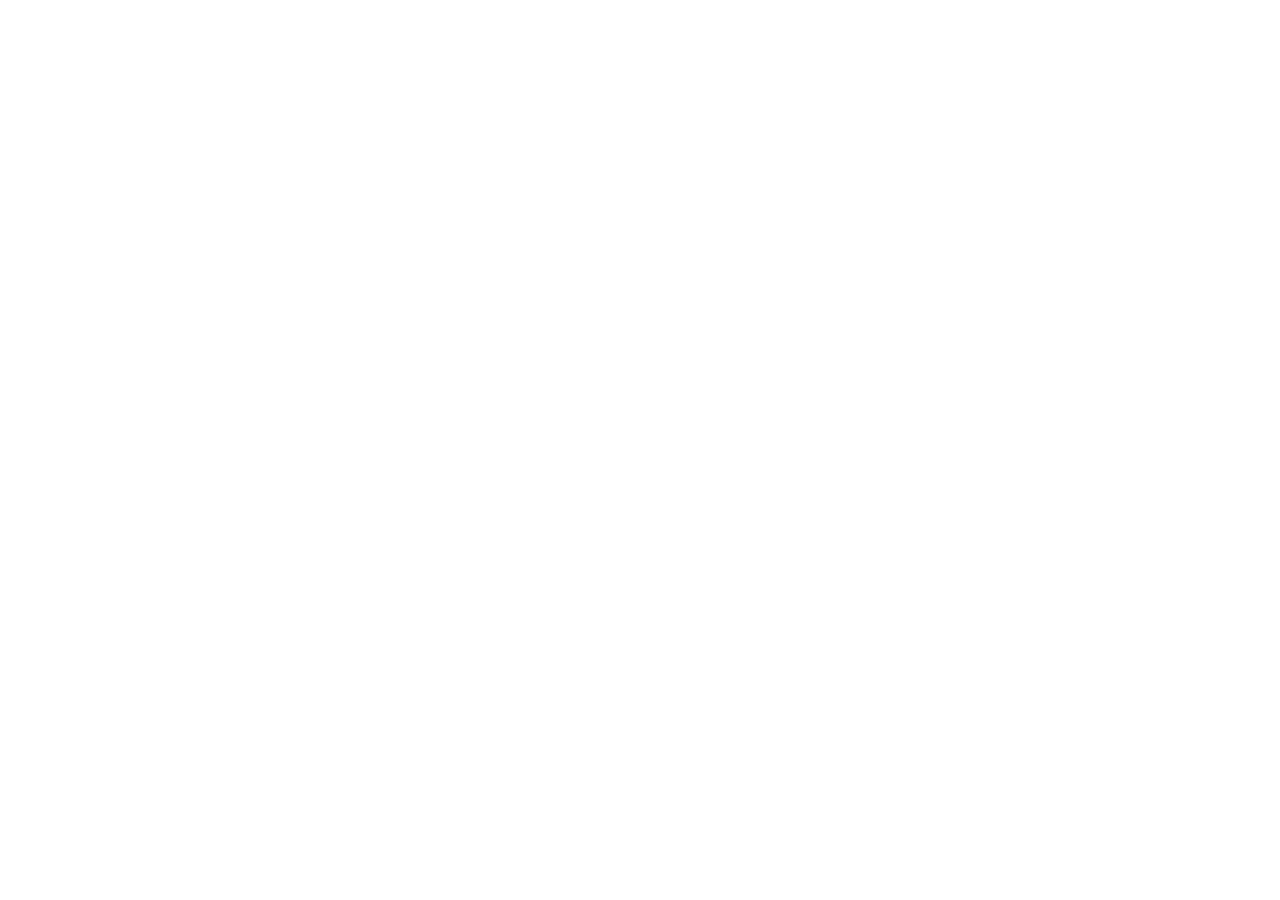
==== ONG.html @ 8862abc0 "teste01" ====
<!DOCTYPE html>
<html lang="pt-BR">
<head>
    <meta charset="UTF-8">
    <meta name="viewport" content="width=device-width, initial-scale=1.0">
    <title>Atividade 01 - Projeto ONG</title>
</head>
<body>
    
</body>
</html>
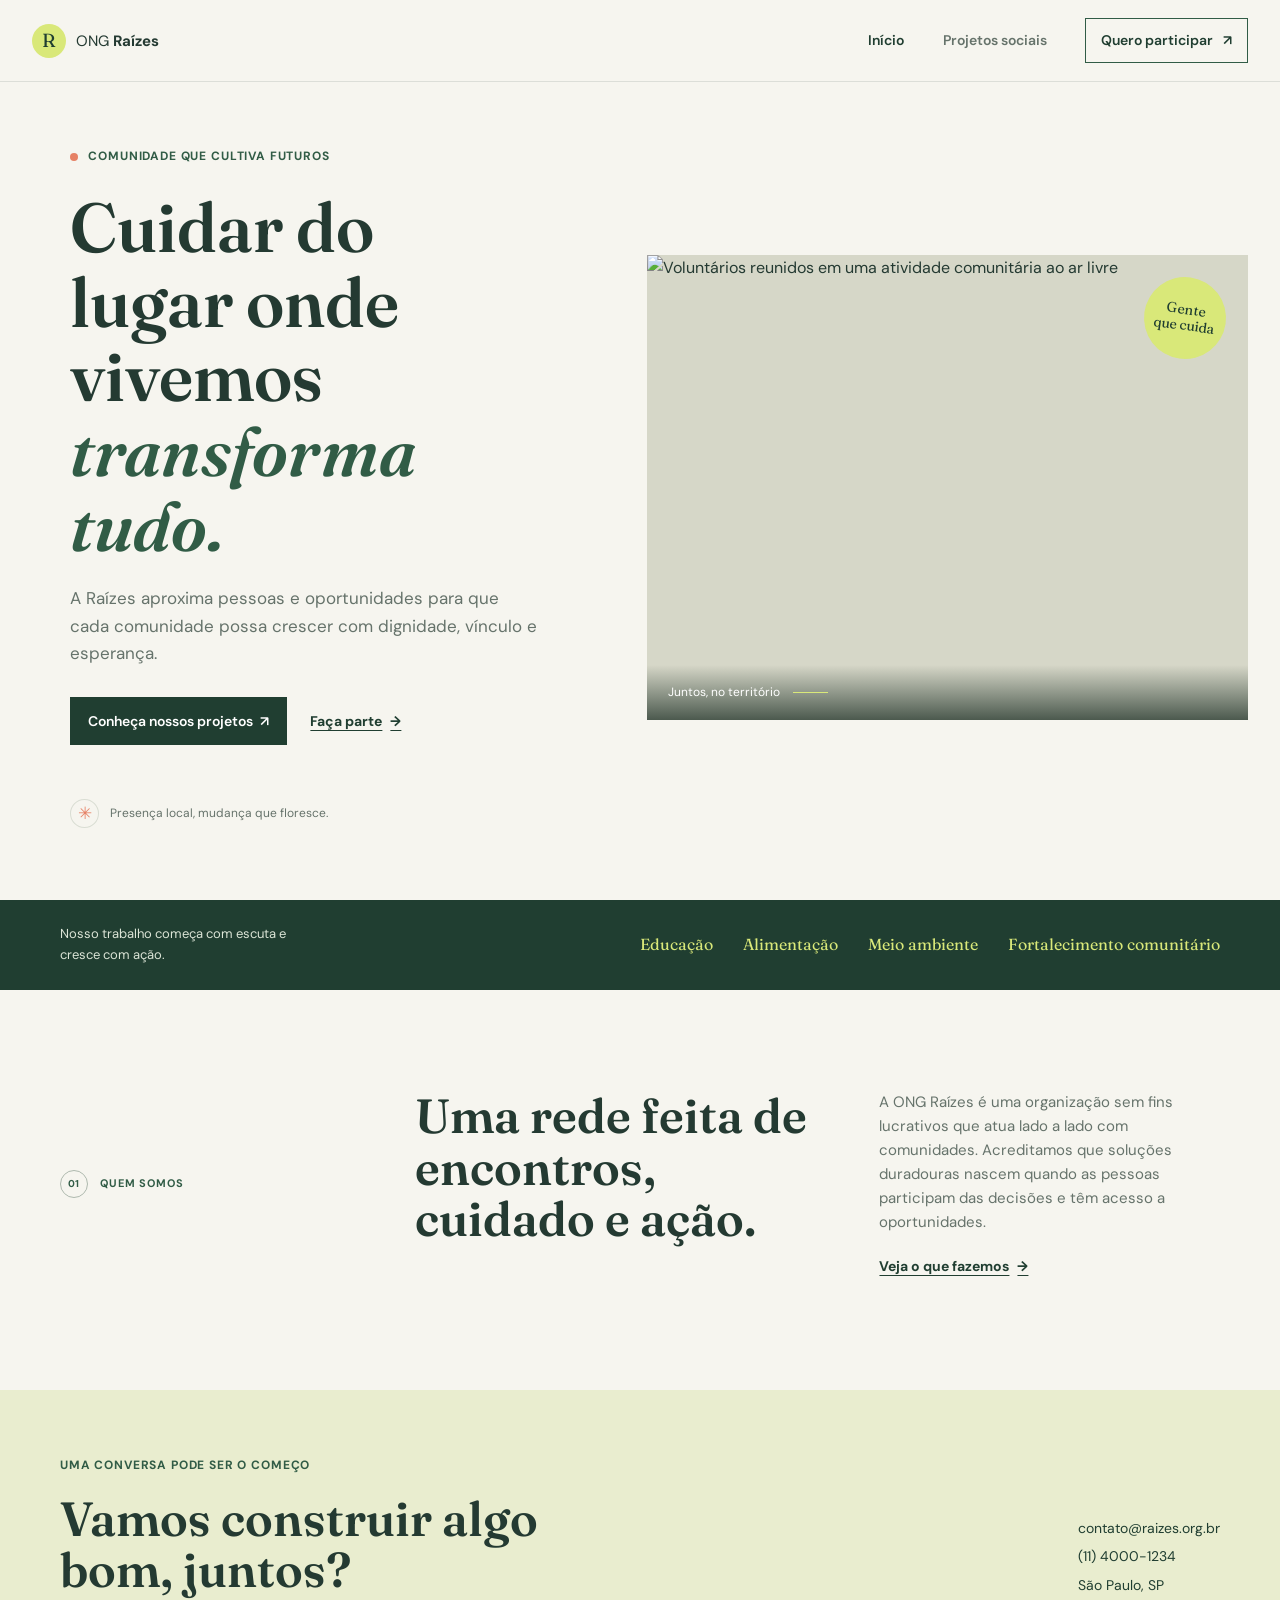
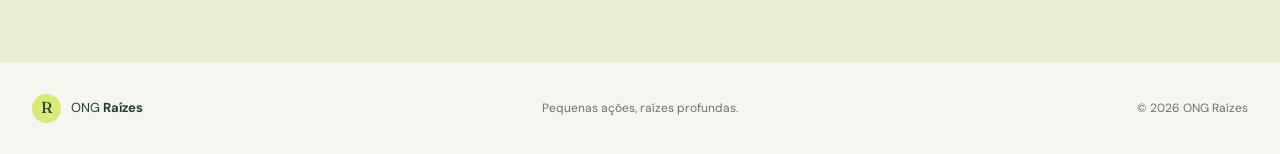
==== commit 3272c632: "Projeto final" ====
--- a/ONG.html
+++ b/ONG.html
@@ -3,9 +3,70 @@
 <head>
     <meta charset="UTF-8">
     <meta name="viewport" content="width=device-width, initial-scale=1.0">
-    <title>Atividade 01 - Projeto ONG</title>
+    <meta name="description" content="Conheça a ONG Raízes, uma organização comunitária dedicada à educação, à alimentação e ao cuidado com o meio ambiente.">
+    <title>ONG Raízes | Cuidar transforma</title>
+    <link rel="preconnect" href="https://fonts.googleapis.com">
+    <link rel="preconnect" href="https://fonts.gstatic.com" crossorigin>
+    <link href="https://fonts.googleapis.com/css2?family=DM+Sans:wght@400;500;600;700&family=Fraunces:opsz,wght@9..144,600;9..144,700&display=swap" rel="stylesheet">
+    <link rel="stylesheet" href="styles.css">
 </head>
 <body>
-    
+    <header class="site-header">
+        <a class="brand" href="index.html" aria-label="ONG Raízes, página inicial"><span class="brand-mark" aria-hidden="true">R</span><span>ONG <strong>Raízes</strong></span></a>
+        <nav class="site-nav" aria-label="Navegação principal">
+            <a href="index.html" aria-current="page">Início</a>
+            <a href="projetos.html">Projetos sociais</a>
+            <a class="nav-cta" href="cadastro.html">Quero participar <span aria-hidden="true">↗</span></a>
+        </nav>
+    </header>
+
+    <main>
+        <section class="hero home-hero" aria-labelledby="hero-title">
+            <div class="hero-copy">
+                <p class="eyebrow"><span class="eyebrow-dot" aria-hidden="true"></span> Comunidade que cultiva futuros</p>
+                <h1 id="hero-title">Cuidar do lugar onde vivemos <em>transforma tudo.</em></h1>
+                <p class="hero-intro">A Raízes aproxima pessoas e oportunidades para que cada comunidade possa crescer com dignidade, vínculo e esperança.</p>
+                <div class="hero-actions">
+                    <a class="button button-dark" href="projetos.html">Conheça nossos projetos <span aria-hidden="true">↗</span></a>
+                    <a class="text-link" href="cadastro.html">Faça parte <span aria-hidden="true">→</span></a>
+                </div>
+                <div class="hero-note"><span class="note-icon" aria-hidden="true">✳</span><span>Presença local, mudança que floresce.</span></div>
+            </div>
+            <figure class="hero-visual">
+                <img src="https://images.unsplash.com/photo-1469571486292-0ba58a3f068b?auto=format&fit=crop&w=1200&q=85" alt="Voluntários reunidos em uma atividade comunitária ao ar livre">
+                <figcaption><span>Juntos, no território</span><span class="caption-line" aria-hidden="true"></span></figcaption>
+                <span class="image-stamp" aria-hidden="true">Gente<br>que cuida</span>
+            </figure>
+        </section>
+
+        <section class="impact-band" aria-label="Áreas de atuação">
+            <p>Nosso trabalho começa com escuta e cresce com ação.</p>
+            <ul><li>Educação</li><li>Alimentação</li><li>Meio ambiente</li><li>Fortalecimento comunitário</li></ul>
+        </section>
+
+        <section class="intro-section page-width" aria-labelledby="about-title">
+            <div class="section-label"><span>01</span> Quem somos</div>
+            <div class="intro-content">
+                <h2 id="about-title">Uma rede feita de encontros, cuidado e ação.</h2>
+                <div class="intro-detail">
+                    <p>A ONG Raízes é uma organização sem fins lucrativos que atua lado a lado com comunidades. Acreditamos que soluções duradouras nascem quando as pessoas participam das decisões e têm acesso a oportunidades.</p>
+                    <a class="text-link" href="projetos.html">Veja o que fazemos <span aria-hidden="true">→</span></a>
+                </div>
+            </div>
+        </section>
+
+        <section class="contact-section" aria-labelledby="contact-title">
+            <div class="contact-inner page-width">
+                <div><p class="eyebrow">Uma conversa pode ser o começo</p><h2 id="contact-title">Vamos construir algo bom, juntos?</h2></div>
+                <address class="contact-details">
+                    <a href="mailto:contato@raizes.org.br">contato@raizes.org.br</a>
+                    <a href="tel:+551140001234">(11) 4000-1234</a>
+                    <span>São Paulo, SP</span>
+                </address>
+            </div>
+        </section>
+    </main>
+
+    <footer class="site-footer"><a class="brand brand-footer" href="index.html"><span class="brand-mark" aria-hidden="true">R</span><span>ONG <strong>Raízes</strong></span></a><p>Pequenas ações, raízes profundas.</p><span>© 2026 ONG Raízes</span></footer>
 </body>
 </html>
--- a/styles.css
+++ b/styles.css
@@ -0,0 +1,179 @@
+:root {
+    color-scheme: light;
+    --ink: #243a32;
+    --muted: #66736b;
+    --paper: #f6f5ef;
+    --white: #fffefa;
+    --green: #315c46;
+    --green-dark: #203e31;
+    --lime: #d9e879;
+    --coral: #e68165;
+    --line: #d9ddd3;
+    --serif: "Fraunces", Georgia, serif;
+    --sans: "DM Sans", "Trebuchet MS", sans-serif;
+}
+
+* { box-sizing: border-box; }
+html { scroll-behavior: smooth; }
+body { margin: 0; background: var(--paper); color: var(--ink); font-family: var(--sans); font-size: 16px; line-height: 1.6; }
+a { color: inherit; }
+img { display: block; width: 100%; height: 100%; object-fit: cover; }
+figure, p, h1, h2, h3 { margin: 0; }
+.page-width { width: min(1160px, calc(100% - 64px)); margin-inline: auto; }
+.site-header { min-height: 82px; padding: 0 max(32px, calc((100% - 1280px) / 2)); display: flex; align-items: center; justify-content: space-between; gap: 32px; border-bottom: 1px solid rgba(36, 58, 50, .12); }
+.brand { display: inline-flex; align-items: center; gap: 10px; color: var(--ink); text-decoration: none; font-size: 15px; white-space: nowrap; }
+.brand strong { font-weight: 700; }
+.brand-mark { width: 34px; aspect-ratio: 1; display: grid; place-items: center; border-radius: 50%; background: var(--lime); color: var(--green-dark); font-family: var(--serif); font-size: 19px; }
+.site-nav { display: flex; align-items: center; gap: clamp(20px, 3vw, 44px); }
+.site-nav a { color: var(--muted); font-size: 14px; font-weight: 600; text-decoration: none; transition: color .2s ease; }
+.site-nav a:hover, .site-nav a[aria-current="page"] { color: var(--green-dark); }
+.site-nav .nav-cta { padding: 10px 15px; border: 1px solid var(--green); color: var(--green-dark); }
+.nav-cta span, .button span { padding-left: 7px; }
+.hero { width: min(1280px, calc(100% - 64px)); margin: 0 auto; display: grid; grid-template-columns: .92fr 1.08fr; gap: clamp(42px, 8vw, 112px); align-items: center; }
+.home-hero { min-height: 650px; padding-block: 65px 72px; }
+.hero-copy { max-width: 520px; padding-left: clamp(0px, 3vw, 42px); }
+.eyebrow { display: flex; align-items: center; gap: 10px; color: var(--green); font-size: 12px; font-weight: 700; letter-spacing: .07em; text-transform: uppercase; }
+.eyebrow-dot { width: 8px; aspect-ratio: 1; border-radius: 50%; background: var(--coral); }
+h1, h2, h3 { font-family: var(--serif); font-weight: 600; line-height: 1.08; }
+.hero h1, .projects-heading h1, .registration-heading h1 { margin-top: 24px; font-size: clamp(44px, 5.4vw, 70px); letter-spacing: 0; }
+h1 em, h2 em { color: var(--green); font-weight: 600; }
+.hero-intro { max-width: 470px; margin-top: 22px; color: var(--muted); font-size: 17px; }
+.hero-actions { display: flex; align-items: center; flex-wrap: wrap; gap: 23px; margin-top: 30px; }
+.button { display: inline-flex; min-height: 48px; align-items: center; justify-content: center; padding: 0 18px; border: 0; cursor: pointer; font: 600 14px var(--sans); text-decoration: none; transition: background .2s ease, transform .2s ease; }
+.button:hover { transform: translateY(-2px); }
+.button-dark { background: var(--green-dark); color: white; }
+.button-dark:hover { background: var(--green); }
+.text-link { display: inline-flex; align-items: center; gap: 8px; color: var(--green-dark); font-size: 14px; font-weight: 700; text-decoration-thickness: 1px; text-underline-offset: 4px; }
+.text-link span { transition: transform .2s ease; }
+.text-link:hover span { transform: translateX(4px); }
+.hero-note { display: flex; align-items: center; gap: 11px; margin-top: 54px; color: var(--muted); font-size: 12px; }
+.note-icon { display: grid; width: 29px; aspect-ratio: 1; place-items: center; border: 1px solid var(--line); border-radius: 50%; color: var(--coral); font-size: 17px; }
+.hero-visual { position: relative; height: 465px; background: #d6d7c8; }
+.hero-visual img { object-position: center 42%; }
+.hero-visual figcaption { position: absolute; right: 0; bottom: 0; left: 0; display: flex; align-items: center; gap: 13px; padding: 18px 21px; background: linear-gradient(transparent, rgba(22, 41, 31, .72)); color: white; font-size: 12px; }
+.caption-line { width: 35px; height: 1px; background: var(--lime); }
+.image-stamp { position: absolute; top: 22px; right: 22px; display: grid; width: 82px; aspect-ratio: 1; place-content: center; border-radius: 50%; background: var(--lime); color: var(--green-dark); font-family: var(--serif); font-size: 14px; line-height: 1.12; text-align: center; transform: rotate(8deg); }
+.impact-band { padding: 24px max(32px, calc((100% - 1160px) / 2)); display: flex; align-items: center; justify-content: space-between; gap: 25px; background: var(--green-dark); color: white; }
+.impact-band > p { max-width: 235px; color: #dce5d7; font-size: 13px; }
+.impact-band ul { display: flex; flex-wrap: wrap; justify-content: flex-end; gap: 12px 30px; margin: 0; padding: 0; list-style: none; }
+.impact-band li { color: var(--lime); font-family: var(--serif); font-size: 16px; }
+.intro-section { padding-block: 100px 112px; display: grid; grid-template-columns: .55fr 1.45fr; gap: 50px; }
+.section-label { display: flex; align-items: center; gap: 12px; color: var(--green); font-size: 11px; font-weight: 700; letter-spacing: .08em; text-transform: uppercase; }
+.section-label > span { display: inline-grid; width: 28px; aspect-ratio: 1; place-items: center; border: 1px solid #aeb9ae; border-radius: 50%; font-size: 10px; }
+.intro-content { display: grid; grid-template-columns: 1.1fr .9fr; gap: 48px; }
+.intro-content h2, .contact-inner h2, .ways-heading h2 { font-size: clamp(34px, 4vw, 48px); }
+.intro-detail p { color: var(--muted); font-size: 15px; }
+.intro-detail .text-link { margin-top: 21px; }
+.contact-section { padding-block: 66px; background: #e9edcf; }
+.contact-inner { display: flex; align-items: flex-end; justify-content: space-between; gap: 45px; }
+.contact-inner h2 { max-width: 560px; margin-top: 17px; }
+.contact-details { display: grid; gap: 6px; color: var(--green-dark); font-size: 14px; font-style: normal; }
+.contact-details a { text-decoration: none; }
+.contact-details a:hover { text-decoration: underline; }
+.site-footer { min-height: 92px; padding: 20px max(32px, calc((100% - 1280px) / 2)); display: flex; align-items: center; justify-content: space-between; gap: 20px; color: var(--muted); font-size: 12px; }
+.brand-footer { color: var(--ink); font-size: 13px; }
+.brand-footer .brand-mark { width: 29px; font-size: 16px; }
+.projects-hero { padding-block: 76px 78px; display: grid; grid-template-columns: .8fr 1.2fr; gap: 72px; align-items: center; }
+.projects-heading { max-width: 440px; }
+.projects-heading h1 { font-size: clamp(46px, 5.7vw, 72px); }
+.projects-image { position: relative; height: 390px; background: #d9e2c8; }
+.projects-image img { object-position: center 50%; }
+.projects-image figcaption { position: absolute; right: 0; bottom: 0; padding: 14px 18px; background: var(--lime); color: var(--green-dark); font-family: var(--serif); font-size: 15px; }
+.programs { padding-block: 28px 104px; }
+.programs > .section-label { margin-bottom: 28px; }
+.program-row { display: grid; grid-template-columns: 70px 1fr 38px; gap: 30px; align-items: start; padding: 28px 0 31px; border-top: 1px solid var(--line); }
+.program-number { padding-top: 5px; color: var(--coral); font-size: 12px; font-weight: 700; }
+.program-row h3 { font-size: 27px; }
+.program-row p { max-width: 665px; margin-top: 10px; color: var(--muted); font-size: 14px; }
+.program-symbol { color: var(--green); font-size: 24px; text-align: right; }
+.ways-section { padding-block: 77px 88px; background: #e9edcf; }
+.ways-heading { display: flex; align-items: end; justify-content: space-between; gap: 30px; }
+.ways-heading h2 { max-width: 470px; margin-top: 17px; }
+.ways-grid { display: grid; grid-template-columns: 1fr 1fr; gap: 70px; margin-top: 50px; }
+.way-item { position: relative; padding: 24px 0 0; border-top: 1px solid #bac4a5; }
+.way-index { color: var(--coral); font-size: 12px; font-weight: 700; }
+.way-item h3 { margin-top: 11px; font-size: 27px; }
+.way-item p { max-width: 470px; margin-top: 12px; color: var(--muted); font-size: 14px; }
+.way-item .text-link { margin-top: 21px; }
+.registration-main { padding-bottom: 45px; }
+.registration-intro { width: min(1280px, calc(100% - 64px)); margin: 0 auto; padding-block: 52px 58px; display: grid; grid-template-columns: .8fr 1fr; gap: clamp(40px, 8vw, 110px); align-items: center; }
+.registration-image { position: relative; height: 315px; background: #d9e2c8; }
+.registration-image img { object-position: center 38%; }
+.registration-image figcaption { position: absolute; right: 0; bottom: 0; padding: 12px 15px; background: var(--lime); color: var(--green-dark); font-family: var(--serif); font-size: 14px; }
+.registration-heading { max-width: 500px; }
+.registration-heading h1 { margin-top: 19px; font-size: clamp(42px, 5vw, 62px); }
+.registration-heading > p:last-child { max-width: 440px; margin-top: 18px; color: var(--muted); font-size: 15px; }
+.form-section { padding-block: 35px 85px; }
+.form-heading { display: flex; align-items: end; justify-content: space-between; gap: 25px; padding-bottom: 25px; border-bottom: 1px solid var(--line); }
+.form-heading h2 { margin-top: 13px; font-size: 34px; }
+.form-heading > p { color: var(--muted); font-size: 12px; }
+.form-heading > p span, .field label span { color: #b4543f; }
+.registration-form { max-width: 900px; }
+.form-group { min-width: 0; margin: 0; padding: 28px 0 32px; border: 0; border-bottom: 1px solid var(--line); }
+.form-group legend { float: left; width: 100%; margin-bottom: 20px; padding: 0; color: var(--green-dark); font-family: var(--serif); font-size: 21px; }
+.form-group legend + .field-grid { clear: both; }
+.fieldset-number { display: inline-grid; width: 27px; aspect-ratio: 1; margin-right: 9px; place-items: center; border: 1px solid #aeb9ae; border-radius: 50%; color: var(--green); font: 600 10px var(--sans); vertical-align: 3px; }
+.field-grid { display: grid; grid-template-columns: 1fr 1fr; gap: 18px 22px; }
+.field-wide { grid-column: 1 / -1; }
+.location-grid { grid-template-columns: 1fr 1.3fr .8fr; }
+.field { min-width: 0; display: grid; gap: 7px; }
+.field label { color: var(--ink); font-size: 13px; font-weight: 600; }
+.field input, .field select { width: 100%; min-height: 47px; padding: 0 13px; border: 1px solid #cbd1c7; border-radius: 0; outline: none; background: var(--white); color: var(--ink); font: 14px var(--sans); }
+.field input::placeholder { color: #929c93; }
+.field input:focus, .field select:focus { border-color: var(--green); box-shadow: 0 0 0 3px rgba(49, 92, 70, .12); }
+.field input:focus:invalid:not(:placeholder-shown) { border-color: #b4543f; }
+.form-submit { display: flex; align-items: center; justify-content: space-between; gap: 25px; padding-top: 25px; }
+.form-submit > p { max-width: 440px; color: var(--muted); font-size: 12px; }
+.form-status { min-height: 24px; margin-top: 14px; color: var(--green-dark); font-size: 13px; }
+.visually-hidden { position: absolute; width: 1px; height: 1px; overflow: hidden; clip: rect(0, 0, 0, 0); white-space: nowrap; clip-path: inset(50%); }
+:focus-visible { outline: 3px solid var(--coral); outline-offset: 3px; }
+
+@media (max-width: 760px) {
+    .page-width { width: min(100% - 40px, 560px); }
+    .site-header { min-height: 72px; padding-inline: 20px; gap: 15px; }
+    .site-nav { gap: 13px; }
+    .site-nav a { font-size: 12px; }
+    .site-nav .nav-cta { padding: 8px 9px; }
+    .hero { width: calc(100% - 40px); grid-template-columns: 1fr; gap: 38px; }
+    .home-hero { padding-block: 54px 45px; }
+    .hero-copy { padding-left: 0; }
+    .hero h1, .projects-heading h1 { max-width: 540px; font-size: clamp(43px, 10vw, 62px); }
+    .hero-visual { height: min(420px, 74vw); }
+    .hero-note { margin-top: 30px; }
+    .impact-band { padding: 22px 20px; align-items: flex-start; flex-direction: column; }
+    .impact-band ul { justify-content: flex-start; gap: 9px 21px; }
+    .intro-section { padding-block: 65px 72px; grid-template-columns: 1fr; gap: 27px; }
+    .intro-content { grid-template-columns: 1fr; gap: 17px; }
+    .contact-inner { align-items: flex-start; flex-direction: column; gap: 25px; }
+    .contact-inner h2, .ways-heading h2 { font-size: 38px; }
+    .site-footer { padding-inline: 20px; flex-wrap: wrap; }
+    .site-footer > p { order: 3; width: 100%; }
+    .projects-hero { padding-block: 52px 45px; grid-template-columns: 1fr; gap: 30px; }
+    .projects-image { height: min(350px, 65vw); }
+    .programs { padding-block: 22px 70px; }
+    .program-row { grid-template-columns: 34px 1fr 25px; gap: 12px; }
+    .program-row h3, .way-item h3 { font-size: 24px; }
+    .ways-grid { grid-template-columns: 1fr; gap: 35px; margin-top: 35px; }
+    .ways-heading { align-items: flex-start; flex-direction: column; }
+    .registration-intro { width: calc(100% - 40px); padding-block: 30px 42px; grid-template-columns: 1fr; gap: 27px; }
+    .registration-image { height: min(300px, 58vw); }
+    .registration-heading h1 { font-size: clamp(42px, 9vw, 58px); }
+    .form-heading { align-items: flex-start; flex-direction: column; gap: 12px; }
+    .field-grid, .location-grid { grid-template-columns: 1fr 1fr; }
+    .form-submit { align-items: flex-start; flex-direction: column; }
+}
+
+@media (max-width: 430px) {
+    .brand { gap: 7px; font-size: 13px; }
+    .brand-mark { width: 29px; }
+    .site-nav { gap: 9px; }
+    .site-nav a { font-size: 11px; }
+    .site-nav .nav-cta { padding: 7px; }
+    .site-nav .nav-cta span { display: none; }
+    .field-grid, .location-grid { grid-template-columns: 1fr; }
+    .field-wide { grid-column: auto; }
+}
+
+@media (prefers-reduced-motion: reduce) {
+    *, *::before, *::after { scroll-behavior: auto !important; transition-duration: .01ms !important; }
+}
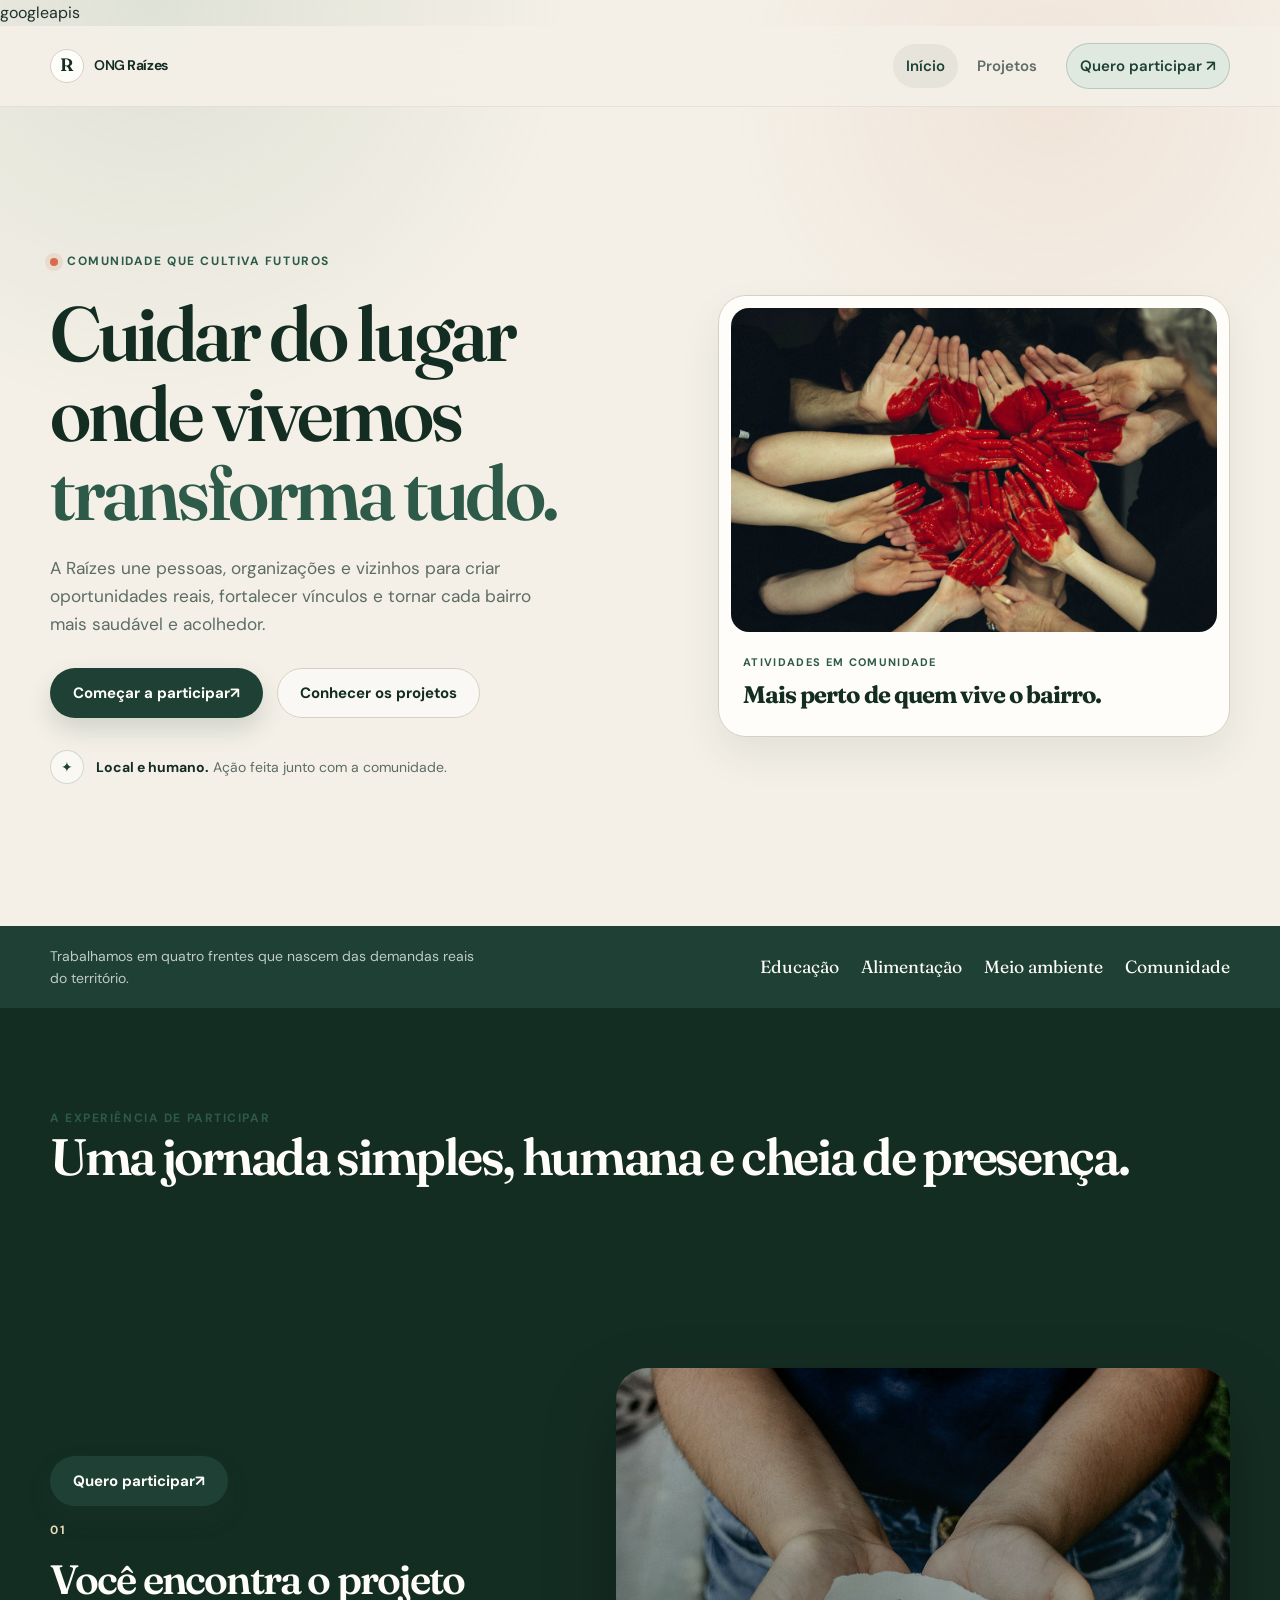
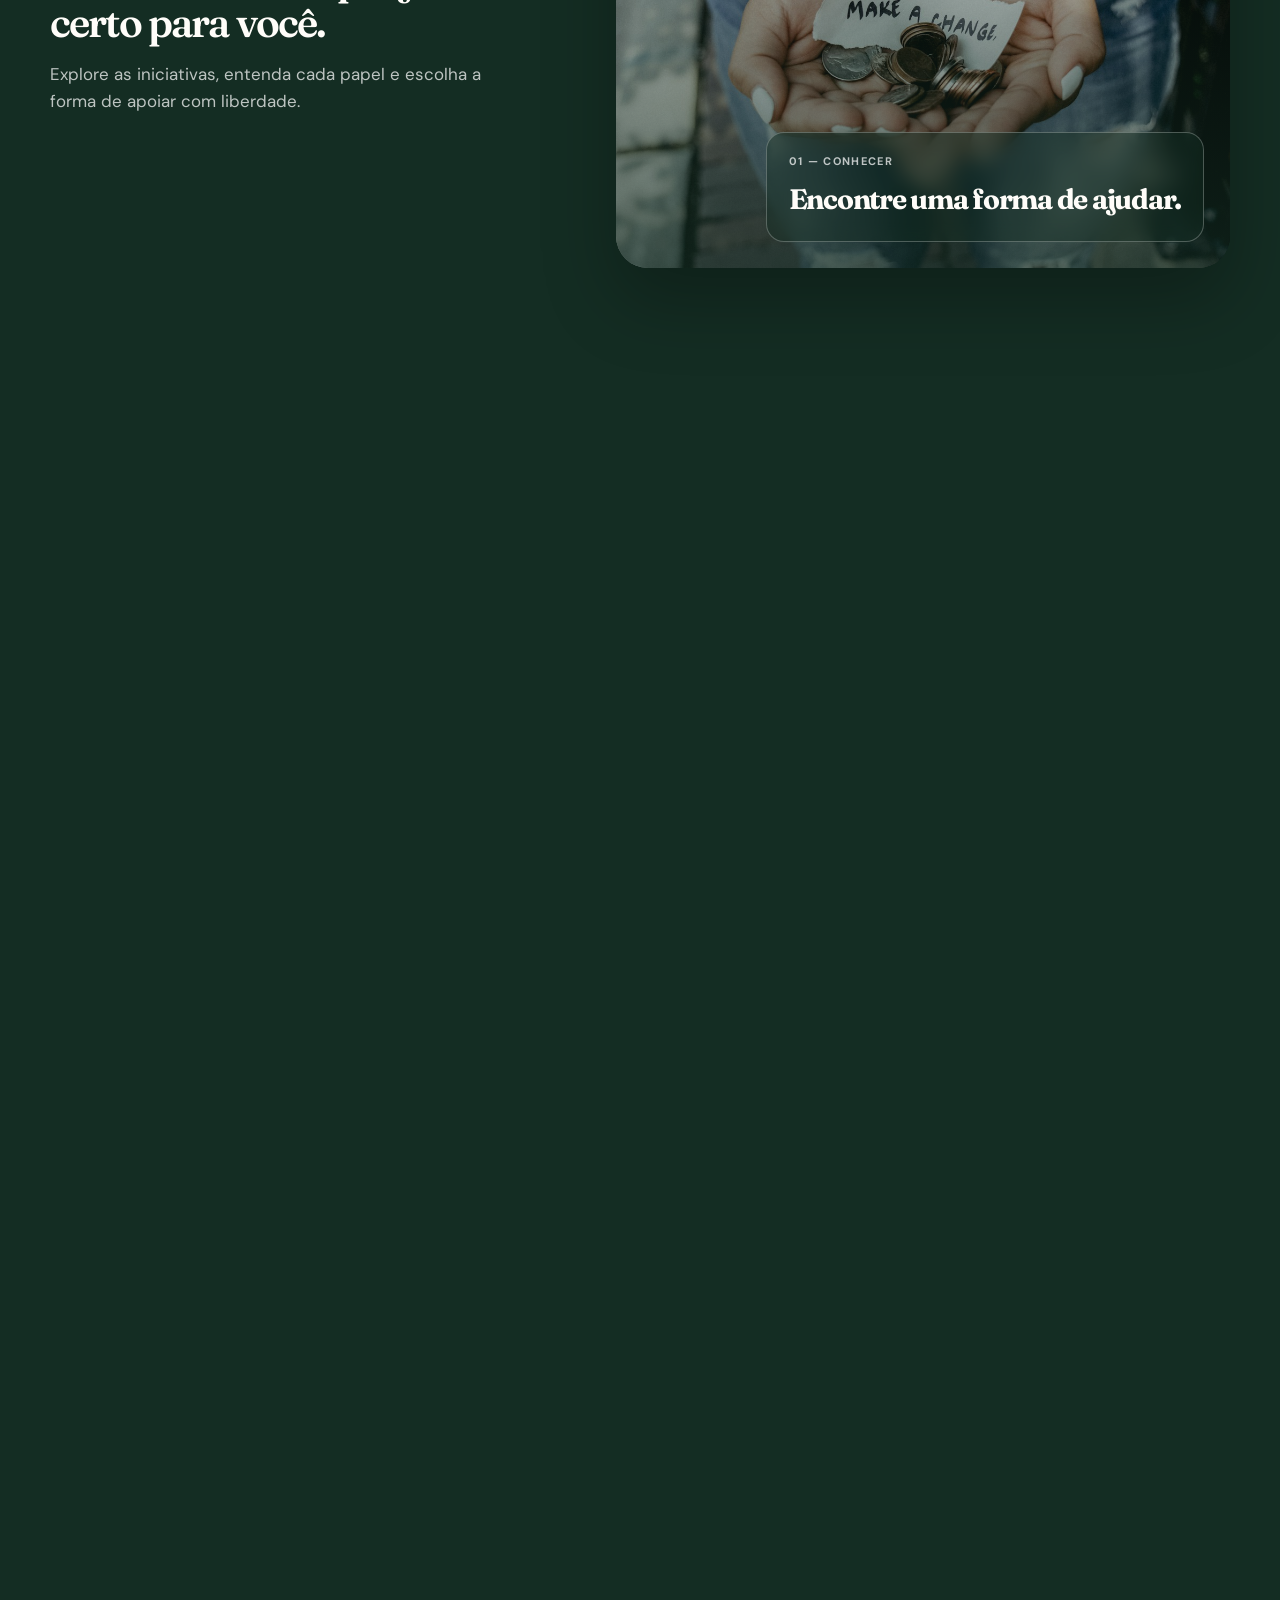
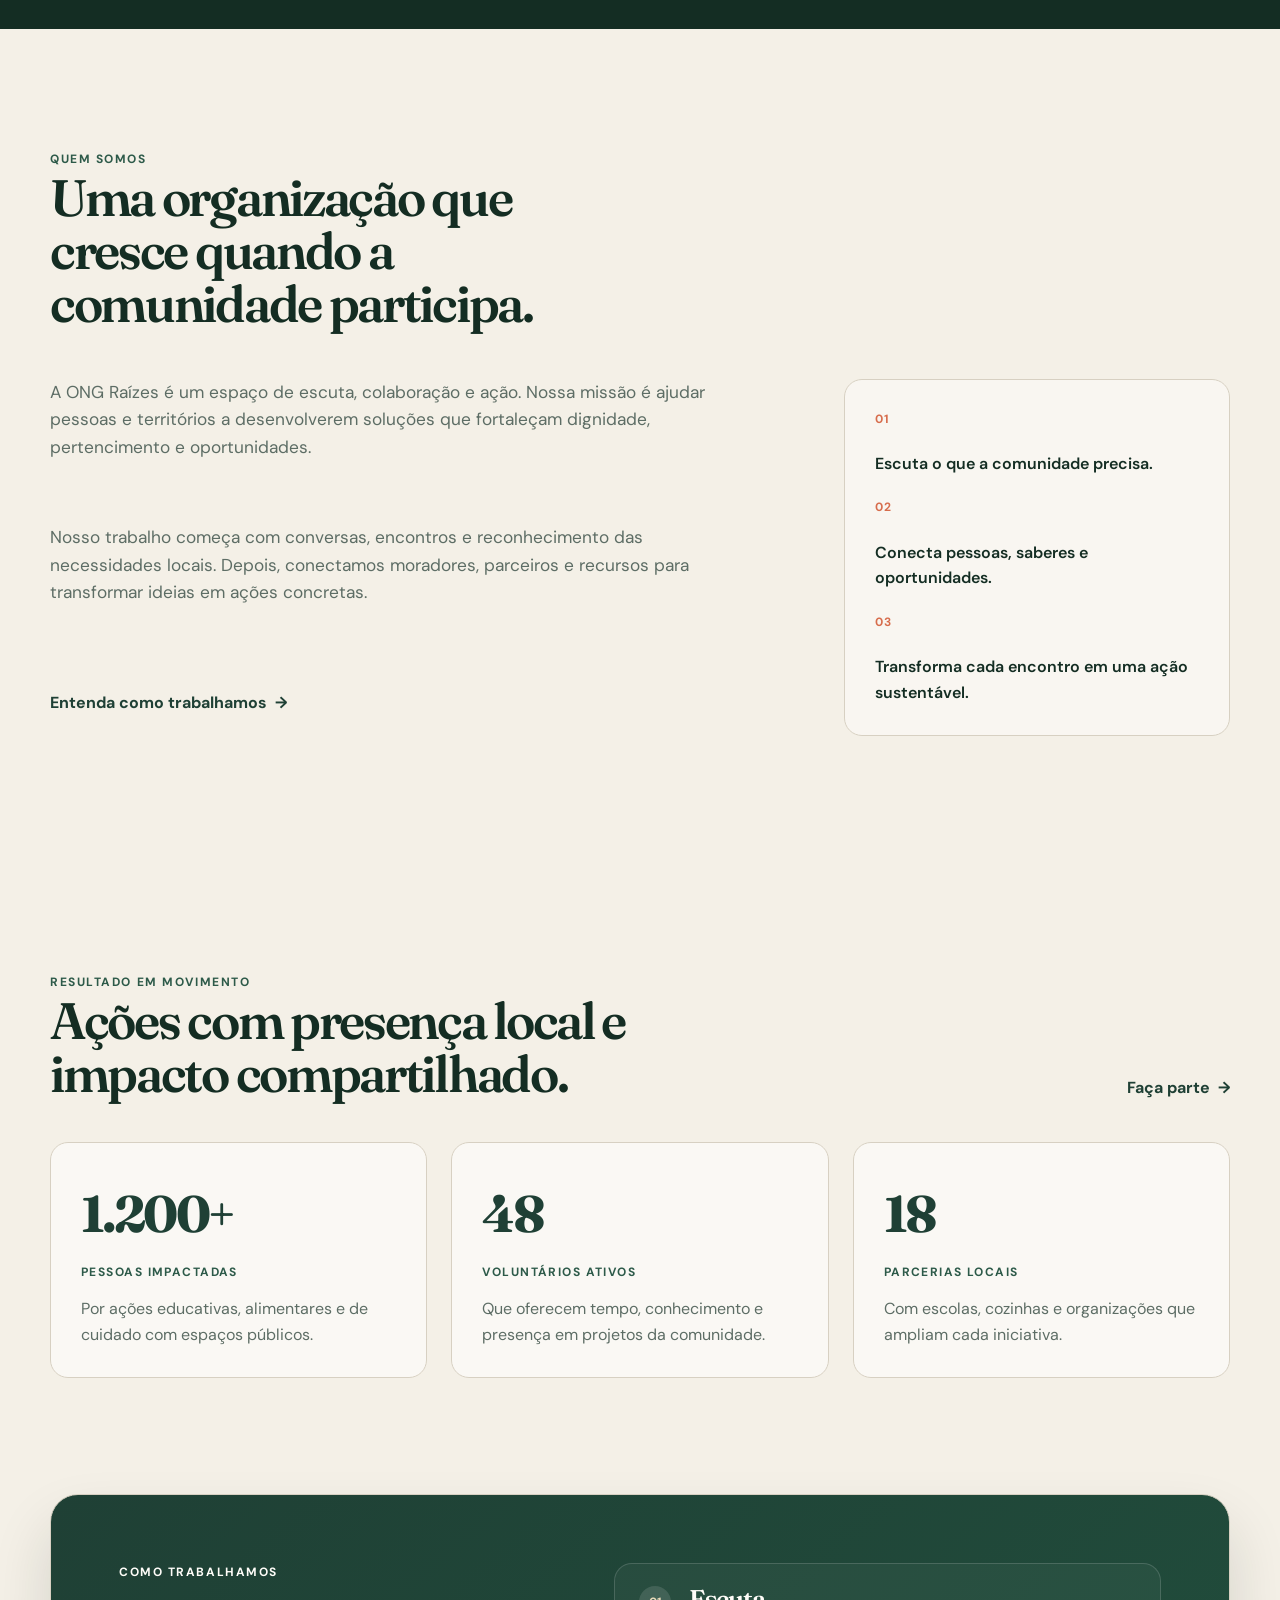
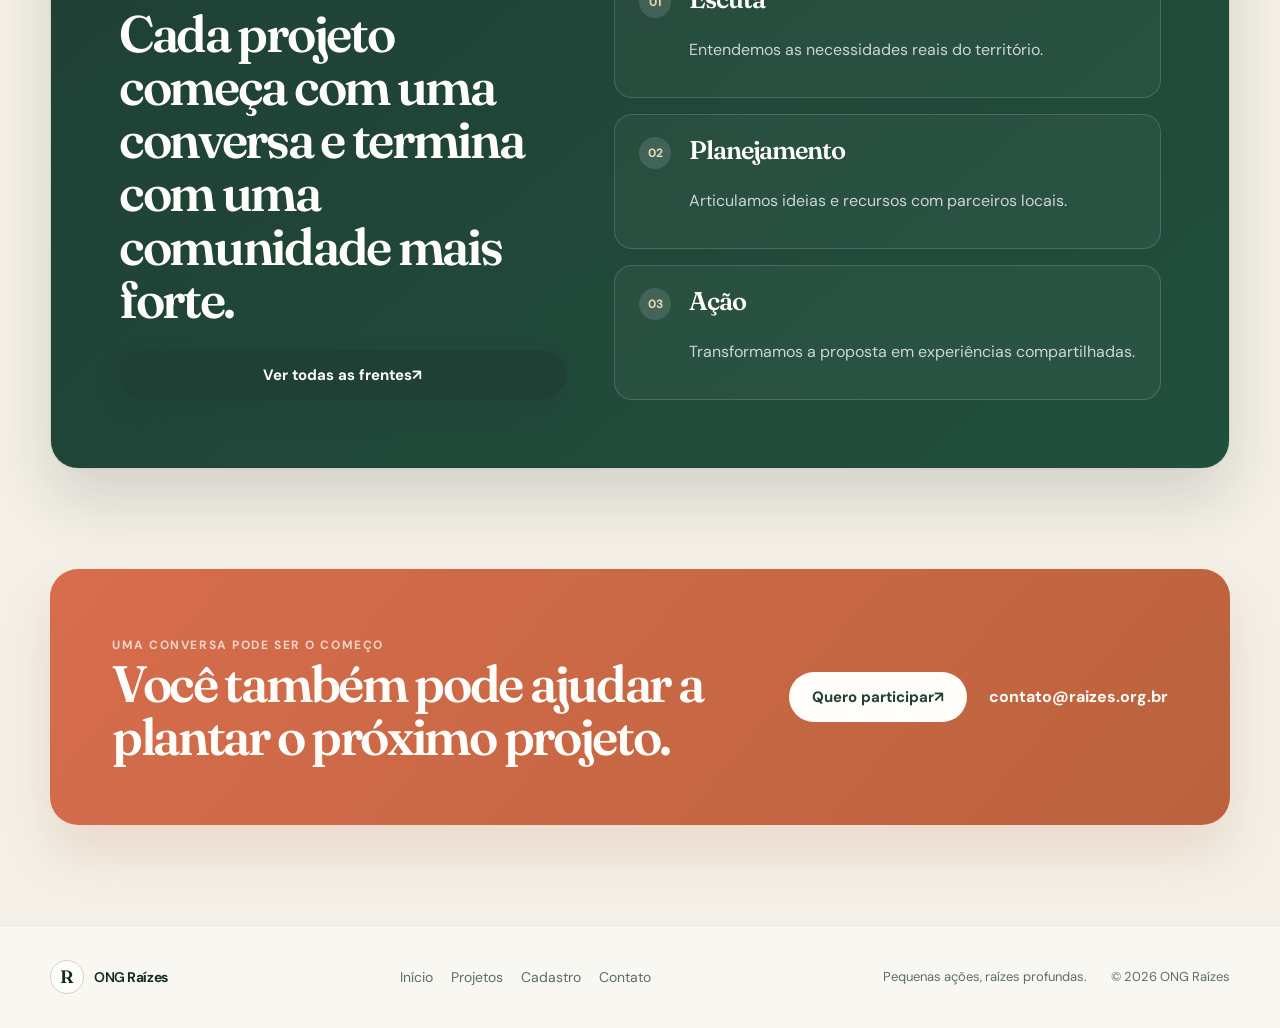
==== commit 38bc243a: "Project final" ====
--- a/ONG.html
+++ b/ONG.html
@@ -8,65 +8,209 @@
     <link rel="preconnect" href="https://fonts.googleapis.com">
     <link rel="preconnect" href="https://fonts.gstatic.com" crossorigin>
     <link href="https://fonts.googleapis.com/css2?family=DM+Sans:wght@400;500;600;700&family=Fraunces:opsz,wght@9..144,600;9..144,700&display=swap" rel="stylesheet">
-    <link rel="stylesheet" href="styles.css">
+    <link rel="stylesheet" href="assets/css/styles.css">
+    <script src="assets/js/scripts.js" defer></script>
 </head>
 <body>
+    <a class="skip-link" href="#main-content">Pular para o conteúdo principal</a>googleapis
     <header class="site-header">
-        <a class="brand" href="index.html" aria-label="ONG Raízes, página inicial"><span class="brand-mark" aria-hidden="true">R</span><span>ONG <strong>Raízes</strong></span></a>
-        <nav class="site-nav" aria-label="Navegação principal">
-            <a href="index.html" aria-current="page">Início</a>
-            <a href="projetos.html">Projetos sociais</a>
-            <a class="nav-cta" href="cadastro.html">Quero participar <span aria-hidden="true">↗</span></a>
-        </nav>
+        <div class="site-header-inner page-width">
+            <a class="brand" href="ONG.html" aria-label="ONG Raízes, página inicial">
+                <span class="brand-mark" aria-hidden="true">R</span>
+                <span class="brand-word">ONG <strong>Raízes</strong></span>
+            </a>
+            <button class="nav-toggle" type="button" aria-expanded="false" aria-controls="site-navigation" aria-label="Abrir menu">
+                <span></span><span></span><span></span>
+            </button>
+            <nav class="site-nav" id="site-navigation" aria-label="Navegação principal">
+                <a href="ONG.html" aria-current="page">Início</a>
+                <a href="projetos.html">Projetos</a>
+                <a href="cadastro.html" class="nav-cta">Quero participar <span aria-hidden="true">↗</span></a>
+            </nav>
+        </div>
     </header>
 
-    <main>
-        <section class="hero home-hero" aria-labelledby="hero-title">
+    <main id="main-content">
+        <section class="hero home-hero page-width" aria-labelledby="hero-title">
             <div class="hero-copy">
                 <p class="eyebrow"><span class="eyebrow-dot" aria-hidden="true"></span> Comunidade que cultiva futuros</p>
                 <h1 id="hero-title">Cuidar do lugar onde vivemos <em>transforma tudo.</em></h1>
-                <p class="hero-intro">A Raízes aproxima pessoas e oportunidades para que cada comunidade possa crescer com dignidade, vínculo e esperança.</p>
+                <p class="hero-intro">A Raízes une pessoas, organizações e vizinhos para criar oportunidades reais, fortalecer vínculos e tornar cada bairro mais saudável e acolhedor.</p>
                 <div class="hero-actions">
-                    <a class="button button-dark" href="projetos.html">Conheça nossos projetos <span aria-hidden="true">↗</span></a>
-                    <a class="text-link" href="cadastro.html">Faça parte <span aria-hidden="true">→</span></a>
-                </div>
-                <div class="hero-note"><span class="note-icon" aria-hidden="true">✳</span><span>Presença local, mudança que floresce.</span></div>
+                    <a class="button button-dark" href="cadastro.html">Começar a participar <span aria-hidden="true">↗</span></a>
+                    <a class="button button-light" href="projetos.html">Conhecer os projetos</a>
+                </div>
+                <div class="hero-proof">
+                    <span class="proof-icon" aria-hidden="true">✦</span>
+                    <span><strong>Local e humano.</strong> Ação feita junto com a comunidade.</span>
+                </div>
             </div>
             <figure class="hero-visual">
-                <img src="https://images.unsplash.com/photo-1469571486292-0ba58a3f068b?auto=format&fit=crop&w=1200&q=85" alt="Voluntários reunidos em uma atividade comunitária ao ar livre">
-                <figcaption><span>Juntos, no território</span><span class="caption-line" aria-hidden="true"></span></figcaption>
-                <span class="image-stamp" aria-hidden="true">Gente<br>que cuida</span>
+                <img src="assets/images/home-hero.jpg" alt="Mãos de voluntários com as palmas pintadas de vermelho, reunidas em círculo">
+                <figcaption class="image-caption">
+                    <span class="caption-label">Atividades em comunidade</span>
+                    <strong>Mais perto de quem vive o bairro.</strong>
+                </figcaption>
             </figure>
         </section>
 
         <section class="impact-band" aria-label="Áreas de atuação">
-            <p>Nosso trabalho começa com escuta e cresce com ação.</p>
-            <ul><li>Educação</li><li>Alimentação</li><li>Meio ambiente</li><li>Fortalecimento comunitário</li></ul>
-        </section>
-
-        <section class="intro-section page-width" aria-labelledby="about-title">
-            <div class="section-label"><span>01</span> Quem somos</div>
-            <div class="intro-content">
-                <h2 id="about-title">Uma rede feita de encontros, cuidado e ação.</h2>
-                <div class="intro-detail">
-                    <p>A ONG Raízes é uma organização sem fins lucrativos que atua lado a lado com comunidades. Acreditamos que soluções duradouras nascem quando as pessoas participam das decisões e têm acesso a oportunidades.</p>
-                    <a class="text-link" href="projetos.html">Veja o que fazemos <span aria-hidden="true">→</span></a>
-                </div>
-            </div>
-        </section>
-
-        <section class="contact-section" aria-labelledby="contact-title">
-            <div class="contact-inner page-width">
-                <div><p class="eyebrow">Uma conversa pode ser o começo</p><h2 id="contact-title">Vamos construir algo bom, juntos?</h2></div>
-                <address class="contact-details">
-                    <a href="mailto:contato@raizes.org.br">contato@raizes.org.br</a>
-                    <a href="tel:+551140001234">(11) 4000-1234</a>
-                    <span>São Paulo, SP</span>
-                </address>
+            <div class="impact-band-inner page-width">
+                <p>Trabalhamos em quatro frentes que nascem das demandas reais do território.</p>
+                <ul>
+                    <li>Educação</li>
+                    <li>Alimentação</li>
+                    <li>Meio ambiente</li>
+                    <li>Comunidade</li>
+                </ul>
+            </div>
+        </section>
+
+        <section class="experience-section" aria-labelledby="experience-title">
+            <div class="experience-intro page-width">
+                <p class="section-kicker">A experiência de participar</p>
+                <h2 id="experience-title">Uma jornada simples, humana e cheia de presença.</h2>
+            </div>
+            <div class="experience-scroll">
+                <div class="experience-sticky page-width">
+                    <div class="experience-copy" aria-live="polite">
+                        <div class="experience-copy-item is-active" data-experience="0">
+                            <span class="experience-number">01</span>
+                            <h3>Você encontra o projeto certo para você.</h3>
+                            <p>Explore as iniciativas, entenda cada papel e escolha a forma de apoiar com liberdade.</p>
+                        </div>
+                        <div class="experience-copy-item" data-experience="1">
+                            <span class="experience-number">02</span>
+                            <h3>O cuidado começa com uma conversa.</h3>
+                            <p>O cadastro conecta você à equipe, que identifica oportunidades alinhadas à sua disponibilidade.</p>
+                        </div>
+                        <div class="experience-copy-item" data-experience="2">
+                            <span class="experience-number">03</span>
+                            <h3>Você transforma o bairro junto com a comunidade.</h3>
+                            <p>Participe de oficinas, ações locais e novas conexões que realmente fazem diferença.</p>
+                        </div>
+                        <a class="button button-dark experience-cta" href="cadastro.html">Quero participar <span aria-hidden="true">↗</span></a>
+                    </div>
+                    <div class="experience-visual" aria-label="Etapas da participação na ONG">
+                        <article class="experience-visual-item is-active" data-experience="0">
+                            <img src="assets/images/projects-hero.jpg" alt="Uma pessoa apoiando uma planta em um projeto comunitário">
+                            <div class="experience-card">
+                                <span>01 — Conhecer</span>
+                                <strong>Encontre uma forma de ajudar.</strong>
+                            </div>
+                        </article>
+                        <article class="experience-visual-item" data-experience="1">
+                            <img src="assets/images/cadastro-hero.jpg" alt="Pessoas reunidas em uma atividade comunitária">
+                            <div class="experience-card">
+                                <span>02 — Conectar</span>
+                                <strong>Fale com a equipe Raízes.</strong>
+                            </div>
+                        </article>
+                        <article class="experience-visual-item" data-experience="2">
+                            <img src="assets/images/home-hero.jpg" alt="Voluntários reunidos em uma atividade comunitária ao ar livre">
+                            <div class="experience-card">
+                                <span>03 — Participar</span>
+                                <strong>Faça parte da transformação.</strong>
+                            </div>
+                        </article>
+                    </div>
+                </div>
+            </div>
+        </section>
+
+        <section class="story-section page-width" aria-labelledby="story-title">
+            <div class="story-intro">
+                <p class="section-kicker">Quem somos</p>
+                <h2 id="story-title">Uma organização que cresce quando a comunidade participa.</h2>
+            </div>
+            <div class="story-layout">
+                <div class="story-copy">
+                    <p>A ONG Raízes é um espaço de escuta, colaboração e ação. Nossa missão é ajudar pessoas e territórios a desenvolverem soluções que fortaleçam dignidade, pertencimento e oportunidades.</p>
+                    <p>Nosso trabalho começa com conversas, encontros e reconhecimento das necessidades locais. Depois, conectamos moradores, parceiros e recursos para transformar ideias em ações concretas.</p>
+                    <a class="text-link" href="projetos.html">Entenda como trabalhamos <span aria-hidden="true">→</span></a>
+                </div>
+                <div class="story-aside">
+                    <span class="aside-number">01</span>
+                    <p>Escuta o que a comunidade precisa.</p>
+                    <span class="aside-number">02</span>
+                    <p>Conecta pessoas, saberes e oportunidades.</p>
+                    <span class="aside-number">03</span>
+                    <p>Transforma cada encontro em uma ação sustentável.</p>
+                </div>
+            </div>
+        </section>
+
+        <section class="results-section page-width" aria-labelledby="results-title">
+            <div class="results-heading">
+                <div>
+                    <p class="section-kicker">Resultado em movimento</p>
+                    <h2 id="results-title">Ações com presença local e impacto compartilhado.</h2>
+                </div>
+                <a class="text-link" href="cadastro.html">Faça parte <span aria-hidden="true">→</span></a>
+            </div>
+            <div class="results-grid">
+                <article class="result-card">
+                    <strong>1.200+</strong>
+                    <span>Pessoas impactadas</span>
+                    <p>Por ações educativas, alimentares e de cuidado com espaços públicos.</p>
+                </article>
+                <article class="result-card">
+                    <strong>48</strong>
+                    <span>Voluntários ativos</span>
+                    <p>Que oferecem tempo, conhecimento e presença em projetos da comunidade.</p>
+                </article>
+                <article class="result-card">
+                    <strong>18</strong>
+                    <span>Parcerias locais</span>
+                    <p>Com escolas, cozinhas e organizações que ampliam cada iniciativa.</p>
+                </article>
+            </div>
+        </section>
+
+        <section class="process-section" aria-labelledby="process-title">
+            <div class="page-width process-inner">
+                <div class="process-copy">
+                    <p class="section-kicker">Como trabalhamos</p>
+                    <h2 id="process-title">Cada projeto começa com uma conversa e termina com uma comunidade mais forte.</h2>
+                    <a class="button button-dark" href="projetos.html">Ver todas as frentes <span aria-hidden="true">↗</span></a>
+                </div>
+                <div class="process-steps">
+                    <article><span>01</span><h3>Escuta</h3><p>Entendemos as necessidades reais do território.</p></article>
+                    <article><span>02</span><h3>Planejamento</h3><p>Articulamos ideias e recursos com parceiros locais.</p></article>
+                    <article><span>03</span><h3>Ação</h3><p>Transformamos a proposta em experiências compartilhadas.</p></article>
+                </div>
+            </div>
+        </section>
+
+        <section class="cta-section">
+            <div class="page-width cta-inner">
+                <div>
+                    <p class="section-kicker section-kicker-light">Uma conversa pode ser o começo</p>
+                    <h2>Você também pode ajudar a plantar o próximo projeto.</h2>
+                </div>
+                <div class="cta-actions">
+                    <a class="button button-contrast" href="cadastro.html">Quero participar <span aria-hidden="true">↗</span></a>
+                    <a class="contact-link" href="mailto:contato@raizes.org.br">contato@raizes.org.br</a>
+                </div>
             </div>
         </section>
     </main>
 
-    <footer class="site-footer"><a class="brand brand-footer" href="index.html"><span class="brand-mark" aria-hidden="true">R</span><span>ONG <strong>Raízes</strong></span></a><p>Pequenas ações, raízes profundas.</p><span>© 2026 ONG Raízes</span></footer>
+    <footer class="site-footer">
+        <div class="page-width footer-inner">
+            <a class="brand brand-footer" href="ONG.html" aria-label="ONG Raízes, página inicial">
+                <span class="brand-mark" aria-hidden="true">R</span>
+                <span class="brand-word">ONG <strong>Raízes</strong></span>
+            </a>
+            <nav class="footer-nav" aria-label="Links úteis">
+                <a href="ONG.html">Início</a>
+                <a href="projetos.html">Projetos</a>
+                <a href="cadastro.html">Cadastro</a>
+                <a href="mailto:contato@raizes.org.br">Contato</a>
+            </nav>
+            <p class="footer-copy">Pequenas ações, raízes profundas.</p>
+            <p class="footer-year">© 2026 ONG Raízes</p>
+        </div>
+    </footer>
 </body>
-</html>+</html>
--- a/assets/css/styles.css
+++ b/assets/css/styles.css
@@ -0,0 +1,547 @@
+:root {
+  color-scheme: light;
+  --ink: #1d3129;
+  --ink-strong: #142d23;
+  --muted: #5d6d65;
+  --paper: #f4f0e7;
+  --paper-strong: #e7e0d0;
+  --white: #fffdf9;
+  --green: #2d5a49;
+  --green-strong: #1f4035;
+  --green-soft: #dfe9df;
+  --coral: #d76d4d;
+  --coral-soft: #f3dfd5;
+  --sand: #e8d9b9;
+  --line: #d7d0c2;
+  --shadow: rgba(16, 39, 31, 0.12);
+  --font-sans: "DM Sans", "Segoe UI", sans-serif;
+  --font-serif: "Fraunces", Georgia, serif;
+  --radius-sm: 10px;
+  --radius-md: 18px;
+  --radius-lg: 28px;
+  --radius-pill: 999px;
+  --container: 1180px;
+  --ease: 240ms cubic-bezier(0.22, 1, 0.36, 1);
+}
+
+* { box-sizing: border-box; }
+html { scroll-behavior: smooth; }
+body {
+  margin: 0;
+  min-width: 320px;
+  background: var(--paper);
+  color: var(--ink);
+  font-family: var(--font-sans);
+  font-size: 16px;
+  line-height: 1.6;
+  text-rendering: optimizeLegibility;
+  -webkit-font-smoothing: antialiased;
+}
+
+body::before {
+  position: fixed;
+  inset: 0 auto auto 0;
+  z-index: -1;
+  width: 100%;
+  height: 520px;
+  background: radial-gradient(circle at 12% 0%, rgba(106, 146, 123, 0.15), transparent 34%),
+              radial-gradient(circle at 82% 18%, rgba(215, 109, 77, 0.09), transparent 28%);
+  content: "";
+  pointer-events: none;
+}
+
+a { color: inherit; }
+img { display: block; width: 100%; height: 100%; object-fit: cover; }
+figure, h1, h2, h3, p { margin: 0; }
+button, input, select { font: inherit; }
+button { border: 0; background: none; }
+
+.page-width { width: min(var(--container), calc(100% - 48px)); margin-inline: auto; }
+
+.site-header {
+  position: sticky;
+  top: 0;
+  z-index: 30;
+  border-bottom: 1px solid rgba(29, 49, 41, 0.08);
+  background: rgba(244, 240, 231, 0.9);
+  backdrop-filter: blur(18px);
+}
+.site-header-inner {
+  display: flex;
+  align-items: center;
+  min-height: 80px;
+}
+.brand {
+  display: inline-flex;
+  align-items: center;
+  gap: 10px;
+  color: var(--ink-strong);
+  font-size: 14px;
+  font-weight: 600;
+  text-decoration: none;
+}
+.brand-mark {
+  display: grid;
+  width: 34px;
+  aspect-ratio: 1;
+  place-items: center;
+  border: 1px solid var(--line);
+  border-radius: 50%;
+  background: var(--white);
+  font-family: var(--font-serif);
+  font-size: 18px;
+  font-weight: 600;
+}
+.brand-word { letter-spacing: -0.03em; }
+.brand strong { font-weight: 700; }
+.site-nav {
+  display: flex;
+  align-items: center;
+  gap: 6px;
+  margin-left: auto;
+}
+.site-nav a {
+  padding: 10px 13px;
+  color: var(--muted);
+  font-size: 15px;
+  font-weight: 600;
+  text-decoration: none;
+  border-radius: var(--radius-pill);
+  transition: color var(--ease), background var(--ease), transform var(--ease);
+}
+.site-nav a:hover, .site-nav a:focus-visible, .site-nav a[aria-current="page"] { color: var(--green-strong); background: rgba(45, 90, 73, 0.07); }
+.site-nav .nav-cta {
+  margin-left: 10px;
+  border: 1px solid rgba(31, 64, 53, 0.2);
+  background: var(--green-soft);
+  color: var(--green-strong);
+}
+.site-nav .nav-cta:hover { background: var(--green); color: var(--white); }
+.nav-toggle { display: none; }
+
+main { overflow: clip; }
+section { scroll-margin-top: 96px; }
+
+h1, h2, h3 { color: var(--ink-strong); font-family: var(--font-serif); font-weight: 600; letter-spacing: -0.045em; line-height: 1.04; }
+h1 { font-size: clamp(3.2rem, 6vw, 6rem); }
+h2 { font-size: clamp(2.1rem, 4vw, 3.8rem); }
+h3 { font-size: clamp(1.45rem, 2vw, 2rem); }
+
+.eyebrow, .section-kicker {
+  display: inline-flex;
+  align-items: center;
+  gap: 9px;
+  color: var(--green);
+  font-size: 12px;
+  font-weight: 700;
+  letter-spacing: 0.13em;
+  text-transform: uppercase;
+}
+.eyebrow-dot { width: 8px; aspect-ratio: 1; border-radius: 50%; background: var(--coral); box-shadow: 0 0 0 5px rgba(215, 109, 77, 0.12); }
+.section-kicker-light { color: rgba(255, 255, 255, 0.7); }
+
+.button {
+  display: inline-flex;
+  min-height: 48px;
+  align-items: center;
+  justify-content: center;
+  padding: 12px 22px;
+  border: 1px solid transparent;
+  border-radius: var(--radius-pill);
+  font-size: 15px;
+  font-weight: 700;
+  text-decoration: none;
+  cursor: pointer;
+  transition: transform var(--ease), background var(--ease), border-color var(--ease), color var(--ease), box-shadow var(--ease);
+}
+.button:hover { transform: translateY(-2px); }
+.button:focus-visible, .text-link:focus-visible, .site-nav a:focus-visible, .contact-link:focus-visible, .nav-toggle:focus-visible, .field input:focus-visible, .field select:focus-visible { outline: 3px solid var(--coral); outline-offset: 3px; }
+.button-dark { background: var(--green-strong); color: var(--white); box-shadow: 0 12px 24px rgba(31, 64, 53, 0.16); }
+.button-dark:hover { background: var(--green); }
+.button-light { border-color: var(--line); background: rgba(255, 255, 255, 0.55); color: var(--ink-strong); }
+.button-light:hover { border-color: var(--green); color: var(--green-strong); }
+.button-contrast { background: var(--white); color: var(--green-strong); }
+.button-contrast:hover { background: var(--paper-strong); }
+
+.text-link { display: inline-flex; align-items: center; gap: 8px; color: var(--green-strong); font-weight: 700; text-decoration: none; }
+.text-link span { transition: transform var(--ease); }
+.text-link:hover span, .text-link:focus-visible span { transform: translateX(4px); }
+
+.home-hero, .project-hero, .registration-intro { display: grid; align-items: center; }
+.home-hero { grid-template-columns: 1.05fr 0.95fr; gap: clamp(48px, 8vw, 104px); min-height: calc(100vh - 81px); padding-block: clamp(48px, 8vw, 96px); }
+.hero-copy { max-width: 580px; }
+.hero-copy h1 { margin-top: 20px; }
+.hero-copy h1 em { color: var(--green); font-style: normal; }
+.hero-intro { max-width: 520px; margin-top: 22px; color: var(--muted); font-size: 1.08rem; }
+.hero-actions { display: flex; flex-wrap: wrap; gap: 14px; margin-top: 30px; }
+.hero-proof {
+  display: flex;
+  align-items: center;
+  gap: 12px;
+  margin-top: 32px;
+  color: var(--muted);
+  font-size: 14px;
+}
+.hero-proof strong { color: var(--ink-strong); }
+.proof-icon {
+  display: grid;
+  width: 34px;
+  aspect-ratio: 1;
+  place-items: center;
+  border: 1px solid rgba(45, 90, 73, 0.2);
+  border-radius: 50%;
+  background: rgba(255, 255, 255, 0.5);
+  color: var(--green-strong);
+}
+.hero-visual {
+  min-width: 0;
+  padding: 12px;
+  overflow: hidden;
+  border: 1px solid var(--line);
+  border-radius: var(--radius-lg);
+  background: var(--white);
+  box-shadow: 0 18px 40px rgba(23, 45, 35, 0.08);
+}
+.hero-visual img {
+  width: 100%;
+  height: auto;
+  aspect-ratio: 3 / 2;
+  object-fit: cover;
+  object-position: center;
+  border-radius: 18px;
+  filter: saturate(0.84) contrast(1.04);
+}
+.image-caption {
+  padding: 22px 12px 14px;
+  color: var(--ink-strong);
+}
+.caption-label { display: block; color: var(--green); font-size: 11px; font-weight: 700; letter-spacing: 0.12em; text-transform: uppercase; }
+.image-caption strong { display: block; margin-top: 8px; font-size: clamp(1.2rem, 2vw, 1.5rem); font-family: var(--font-serif); line-height: 1.3; letter-spacing: -0.04em; }
+
+.impact-band { padding: 18px 0; border-block: 1px solid rgba(29,49,41,0.08); background: var(--green-strong); color: var(--white); }
+.impact-band-inner { display: flex; align-items: center; justify-content: space-between; gap: 28px; }
+.impact-band p { max-width: 430px; color: rgba(255,255,255,0.72); font-size: 14px; }
+.impact-band ul { display: flex; flex-wrap: wrap; justify-content: flex-end; gap: 10px 22px; margin: 0; padding: 0; list-style: none; }
+.impact-band li { font-family: var(--font-serif); font-size: 1.1rem; }
+
+.story-section, .results-section, .focus-section, .project-hero, .support-section, .participation-section { padding-block: clamp(68px, 10vw, 116px); }
+.story-header, .section-heading { display: flex; justify-content: space-between; align-items: end; gap: 36px; }
+.story-intro { max-width: 560px; }
+.story-layout { display: grid; grid-template-columns: 1.3fr 0.7fr; gap: clamp(36px, 6vw, 92px); margin-top: 48px; }
+.story-copy { display: grid; gap: 22px; color: var(--muted); max-width: 660px; }
+.story-copy p { font-size: 1.08rem; }
+.story-aside { display: grid; gap: 22px; padding: 30px; border: 1px solid var(--line); border-radius: var(--radius-md); background: rgba(255,255,255,0.42); }
+.story-aside p { color: var(--ink-strong); font-weight: 600; }
+.aside-number { color: var(--coral); font-size: 12px; font-weight: 700; letter-spacing: 0.13em; }
+
+.experience-section { padding-block: 96px; background: var(--ink-strong); color: var(--white); }
+.experience-intro { padding-bottom: 40px; }
+.experience-intro h2 { color: var(--white); }
+.experience-scroll { height: 390vh; }
+.experience-sticky {
+  position: sticky;
+  top: 90px;
+  display: grid;
+  grid-template-columns: minmax(0, 0.9fr) minmax(0, 1.1fr);
+  align-items: center;
+  gap: clamp(32px, 5vw, 72px);
+  height: calc(100vh - 110px);
+}
+.experience-copy { position: relative; min-height: 340px; }
+.experience-copy-item {
+  position: absolute;
+  inset: 0;
+  display: grid;
+  align-content: center;
+  gap: 18px;
+  opacity: 0;
+  transform: translateY(20px);
+  transition: opacity 520ms ease, transform 520ms ease;
+  pointer-events: none;
+}
+.experience-copy-item.is-active {
+  opacity: 1;
+  transform: translateY(0);
+  pointer-events: auto;
+}
+.experience-number { color: var(--sand); font-size: 12px; font-weight: 700; letter-spacing: 0.16em; }
+.experience-copy-item h3 { max-width: 420px; color: var(--white); font-size: clamp(2.1rem, 3.2vw, 3.6rem); }
+.experience-copy-item p { max-width: 470px; color: rgba(255,255,255,0.72); font-size: 1.06rem; }
+.experience-cta { width: fit-content; margin-top: 8px; }
+.experience-visual { position: relative; min-height: 500px; border-radius: 32px; overflow: hidden; box-shadow: 0 32px 72px rgba(0,0,0,0.28); }
+.experience-visual-item {
+  position: absolute;
+  inset: 0;
+  opacity: 0;
+  transform: scale(1.04);
+  transition: opacity 520ms ease, transform 520ms ease;
+}
+.experience-visual-item.is-active { opacity: 1; transform: scale(1); }
+.experience-visual-item::after {
+  position: absolute;
+  inset: 0;
+  background: linear-gradient(180deg, rgba(20,45,35,0), rgba(20,45,35,0.68));
+  content: "";
+}
+.experience-visual img { height: 100%; filter: saturate(0.82) contrast(1.06); }
+.experience-card {
+  position: absolute;
+  right: 26px;
+  bottom: 26px;
+  z-index: 1;
+  display: grid;
+  gap: 6px;
+  max-width: 72%;
+  padding: 20px 22px;
+  border: 1px solid rgba(255,255,255,0.25);
+  border-radius: 18px;
+  background: rgba(20,45,35,0.48);
+  backdrop-filter: blur(10px);
+}
+.experience-card span { color: rgba(255,255,255,0.72); font-size: 11px; font-weight: 700; letter-spacing: 0.12em; text-transform: uppercase; }
+.experience-card strong { color: var(--white); font-family: var(--font-serif); font-size: clamp(1.5rem, 2.2vw, 2.3rem); letter-spacing: -0.045em; }
+
+.results-heading { display: flex; align-items: end; justify-content: space-between; gap: 30px; }
+.results-heading h2 { max-width: 600px; }
+.results-grid { display: grid; grid-template-columns: repeat(3, 1fr); gap: 24px; margin-top: 42px; }
+.result-card {
+  min-width: 0;
+  padding: 30px;
+  border: 1px solid var(--line);
+  border-radius: var(--radius-md);
+  background: rgba(255,255,255,0.56);
+}
+.result-card strong { display: block; color: var(--green-strong); font-family: var(--font-serif); font-size: clamp(2.2rem, 4vw, 3.2rem); letter-spacing: -0.05em; }
+.result-card span { display: block; margin-top: 8px; color: var(--green); font-size: 12px; font-weight: 700; letter-spacing: 0.12em; text-transform: uppercase; }
+.result-card p { margin-top: 14px; color: var(--muted); }
+.result-card-plain { border-top: 3px solid var(--coral); }
+
+.process-section { padding-block: 0 100px; }
+.process-inner { display: grid; grid-template-columns: 0.9fr 1.1fr; gap: 48px; padding: clamp(40px, 6vw, 68px); border: 1px solid var(--line); border-radius: var(--radius-lg); background: linear-gradient(140deg, var(--green-strong), #214f3d); box-shadow: 0 32px 60px rgba(18, 36, 31, 0.14); }
+.process-copy { display: grid; align-content: center; gap: 24px; }
+.process-copy h2, .process-copy .section-kicker { color: var(--white); }
+.process-copy h2 { max-width: 560px; }
+.process-steps { display: grid; gap: 16px; }
+.process-steps article { display: grid; grid-template-columns: auto 1fr; gap: 12px 18px; padding: 22px 24px; border: 1px solid rgba(255,255,255,0.15); border-radius: var(--radius-md); background: rgba(255,255,255,0.04); color: rgba(255,255,255,0.76); }
+.process-steps span { grid-row: 1 / span 2; display: grid; place-items: center; width: 32px; height: 32px; border-radius: 50%; background: rgba(255,255,255,0.12); color: var(--sand); font-size: 12px; font-weight: 700; }
+.process-steps h3 { color: var(--white); }
+.process-steps p { grid-column: 2; }
+
+.cta-section { padding-block: 0 100px; }
+.cta-inner {
+  display: flex;
+  align-items: center;
+  justify-content: space-between;
+  gap: 32px;
+  padding: clamp(38px, 6vw, 62px);
+  border-radius: var(--radius-lg);
+  background: linear-gradient(130deg, var(--coral), #bb623d);
+  box-shadow: 0 28px 52px rgba(183, 98, 61, 0.16);
+}
+.cta-inner h2 { max-width: 630px; color: var(--white); }
+.cta-actions { display: flex; align-items: center; gap: 22px; }
+.contact-link { color: var(--white); font-weight: 700; text-decoration: none; }
+.cta-section-narrow { padding-block: 0 90px; }
+
+.project-hero { grid-template-columns: 0.95fr 1.05fr; gap: clamp(40px, 7vw, 90px); padding-top: clamp(60px, 8vw, 100px); }
+.project-hero-copy { max-width: 560px; }
+.project-hero-copy h1 { margin-top: 20px; }
+.project-hero-copy h1 em { color: var(--green); font-style: normal; }
+.project-hero-copy p { margin-top: 22px; color: var(--muted); font-size: 1.08rem; }
+.project-hero-copy .hero-actions { margin-top: 28px; }
+.project-hero-visual { position: relative; min-height: 490px; overflow: hidden; border-radius: var(--radius-lg); box-shadow: 0 30px 70px rgba(23,45,35,0.12); }
+.project-hero-visual figcaption { position: absolute; right: 18px; bottom: 18px; padding: 12px 16px; border-radius: 14px; background: rgba(255,255,255,0.9); color: var(--green-strong); font-weight: 700; }
+
+.section-heading { margin-bottom: 42px; }
+.section-heading h2 { max-width: 700px; }
+.section-heading > p { max-width: 420px; color: var(--muted); }
+.compact-heading { margin-bottom: 32px; }
+.program-grid { display: grid; grid-template-columns: repeat(3, 1fr); gap: 24px; }
+.program-card {
+  display: flex;
+  flex-direction: column;
+  min-width: 0;
+  padding: 30px;
+  border: 1px solid var(--line);
+  border-radius: var(--radius-md);
+  background: rgba(255,255,255,0.45);
+  transition: transform var(--ease), border-color var(--ease), box-shadow var(--ease);
+}
+.program-card:hover { transform: translateY(-4px); border-color: rgba(45, 90, 73, 0.35); box-shadow: 0 18px 38px rgba(29,49,41,0.08); }
+.card-icon { display: inline-grid; width: 44px; height: 44px; place-items: center; border-radius: 50%; background: var(--green-soft); color: var(--green-strong); font-size: 12px; font-weight: 700; }
+.card-tag { margin-top: 26px; color: var(--green); font-size: 12px; font-weight: 700; letter-spacing: 0.12em; text-transform: uppercase; }
+.program-card h3 { margin-top: 12px; }
+.program-card p { margin-top: 12px; color: var(--muted); }
+.program-card .text-link { margin-top: auto; padding-top: 18px; }
+.program-card-food { background: linear-gradient(180deg, rgba(232,217,185,0.2), rgba(255,255,255,0.5)); }
+.program-card-community { background: linear-gradient(180deg, rgba(223,233,223,0.5), rgba(255,255,255,0.5)); }
+
+.support-section { background: rgba(255,255,255,0.4); border-block: 1px solid var(--line); }
+.support-inner { display: grid; grid-template-columns: 0.8fr 1.2fr; gap: 48px; }
+.support-copy { max-width: 440px; }
+.support-copy > p:last-child { margin-top: 18px; color: var(--muted); }
+.support-options { display: grid; grid-template-columns: repeat(3, 1fr); gap: 20px; }
+.support-option { padding: 26px; border: 1px solid var(--line); border-radius: var(--radius-md); background: var(--white); }
+.support-option h3 { margin-top: 24px; }
+.support-option p { margin-top: 10px; color: var(--muted); }
+.support-option .text-link { margin-top: 22px; }
+.support-number { color: var(--coral); font-weight: 700; }
+
+.registration-main { padding-bottom: 86px; }
+.registration-intro { grid-template-columns: 0.9fr 1.1fr; gap: clamp(40px, 8vw, 100px); padding-block: 68px; }
+.registration-copy { max-width: 540px; }
+.registration-copy h1 { margin-top: 20px; }
+.registration-copy > p { margin-top: 22px; color: var(--muted); font-size: 1.06rem; }
+.registration-benefits { display: grid; gap: 12px; margin: 28px 0 0; padding: 0; list-style: none; }
+.registration-benefits li { display: flex; align-items: center; gap: 10px; color: var(--ink-strong); font-weight: 600; }
+.registration-benefits span { display: grid; width: 22px; aspect-ratio: 1; place-items: center; border-radius: 50%; background: var(--green-soft); color: var(--green-strong); }
+.registration-image { position: relative; min-height: 480px; overflow: hidden; border-radius: var(--radius-lg); box-shadow: 0 28px 54px rgba(21,38,32,0.12); }
+.registration-image figcaption { position: absolute; right: 18px; bottom: 18px; padding: 12px 16px; border-radius: 12px; background: rgba(255,255,255,0.9); color: var(--ink-strong); font-weight: 700; }
+
+.participation-grid { display: grid; grid-template-columns: repeat(3, 1fr); gap: 22px; }
+.participation-grid article { padding: 28px; border: 1px solid var(--line); border-radius: var(--radius-md); background: rgba(255,255,255,0.45); }
+.participation-icon { display: inline-grid; width: 38px; height: 38px; place-items: center; border-radius: 50%; background: var(--coral-soft); color: var(--green-strong); font-size: 12px; font-weight: 700; }
+.participation-grid h3 { margin-top: 18px; }
+.participation-grid p { margin-top: 10px; color: var(--muted); }
+
+.form-section { padding-block: 0 86px; }
+.form-heading { display: flex; align-items: end; justify-content: space-between; gap: 24px; padding-bottom: 24px; border-bottom: 1px solid var(--line); }
+.form-heading h2 { max-width: 500px; }
+.form-heading > p { color: var(--muted); font-size: 14px; }
+.form-heading span { color: var(--coral); }
+.registration-form { max-width: 900px; }
+.form-group { margin: 0; padding: 32px 0; border: 0; border-bottom: 1px solid var(--line); }
+.form-group legend { display: flex; align-items: center; width: 100%; margin-bottom: 24px; color: var(--ink-strong); font-family: var(--font-serif); font-size: 1.5rem; }
+.fieldset-number { display: inline-grid; width: 28px; height: 28px; margin-right: 10px; place-items: center; border-radius: 50%; background: var(--green-soft); color: var(--green-strong); font-family: var(--font-sans); font-size: 11px; font-weight: 700; }
+.field-grid { display: grid; grid-template-columns: repeat(2, minmax(0, 1fr)); gap: 18px 22px; }
+.location-grid { grid-template-columns: 1fr 1.3fr 0.8fr; }
+.field { display: grid; gap: 8px; min-width: 0; }
+.field label { color: var(--ink-strong); font-size: 14px; font-weight: 700; }
+.field label span { color: var(--coral); }
+.field input, .field select {
+  width: 100%;
+  min-height: 48px;
+  padding: 0 14px;
+  border: 1px solid var(--line);
+  border-radius: var(--radius-sm);
+  background: rgba(255,255,255,0.7);
+  color: var(--ink-strong);
+  font-size: 15px;
+  transition: border-color var(--ease), box-shadow var(--ease), background var(--ease);
+}
+.field input::placeholder { color: #7d867e; }
+.field input:hover, .field select:hover { border-color: rgba(45,90,73,0.45); }
+.field input:focus, .field select:focus { border-color: var(--green); box-shadow: 0 0 0 4px rgba(45,90,73,0.09); outline: none; }
+.field input:invalid:not(:placeholder-shown), .field select:invalid:not(:placeholder-shown) { border-color: var(--coral); }
+.field select option { color: var(--ink-strong); }
+.form-submit { display: flex; align-items: center; justify-content: space-between; gap: 24px; padding-top: 26px; }
+.form-submit p { max-width: 430px; color: var(--muted); font-size: 13px; }
+.form-status { min-height: 24px; margin-top: 12px; color: var(--ink-strong); font-size: 14px; font-weight: 600; }
+.form-status[data-state="success"] { color: var(--green-strong); }
+.form-status[data-state="error"] { color: #a44b36; }
+
+.site-footer { border-top: 1px solid rgba(29,49,41,0.08); background: rgba(255,255,255,0.46); }
+.footer-inner { display: grid; grid-template-columns: auto 1fr auto auto; align-items: center; gap: 24px; min-height: 102px; }
+.footer-nav { display: flex; flex-wrap: wrap; justify-content: center; gap: 18px; }
+.footer-nav a { color: var(--muted); font-size: 14px; text-decoration: none; }
+.footer-nav a:hover, .footer-nav a:focus-visible { color: var(--green-strong); }
+.footer-copy, .footer-year { color: var(--muted); font-size: 13px; }
+.footer-year { justify-self: end; }
+
+.skip-link {
+  position: absolute;
+  left: 16px;
+  top: -56px;
+  z-index: 100;
+  padding: 10px 14px;
+  border-radius: 0 0 10px 10px;
+  background: var(--green-strong);
+  color: var(--white);
+  text-decoration: none;
+}
+.skip-link:focus { top: 0; }
+
+:focus-visible { outline: 3px solid var(--coral); outline-offset: 3px; }
+
+@media (max-width: 900px) {
+  .home-hero, .project-hero, .registration-intro, .support-inner, .process-inner { grid-template-columns: 1fr; }
+  .home-hero { min-height: auto; padding-top: 58px; }
+  .registration-image { min-height: 430px; }
+  .story-layout { grid-template-columns: 1fr; }
+  .results-grid, .program-grid, .participation-grid, .support-options { grid-template-columns: repeat(2, 1fr); }
+  .process-inner { padding: 34px; }
+  .cta-inner, .results-heading, .section-heading, .form-heading { align-items: flex-start; flex-direction: column; }
+  .experience-sticky { grid-template-columns: 1fr; height: auto; gap: 24px; }
+  .experience-scroll { height: 300vh; }
+  .experience-copy { min-height: 290px; }
+  .experience-visual { min-height: 400px; }
+  .footer-inner { grid-template-columns: auto 1fr; }
+  .footer-copy { order: 3; grid-column: 1 / -1; }
+  .footer-year { justify-self: start; }
+}
+
+@media (max-width: 720px) {
+  .page-width { width: min(var(--container), calc(100% - 32px)); }
+  .site-header-inner { min-height: 72px; }
+  .nav-toggle { position: relative; z-index: 40; display: grid; width: 42px; height: 42px; margin-left: auto; place-content: center; border-radius: 50%; cursor: pointer; }
+  .nav-toggle span { width: 18px; height: 2px; margin: 2px 0; border-radius: 2px; background: var(--ink-strong); transition: transform var(--ease), opacity var(--ease); }
+  .nav-toggle[aria-expanded="true"] span:nth-child(1) { transform: translateY(6px) rotate(45deg); }
+  .nav-toggle[aria-expanded="true"] span:nth-child(2) { opacity: 0; }
+  .nav-toggle[aria-expanded="true"] span:nth-child(3) { transform: translateY(-6px) rotate(-45deg); }
+  .site-nav {
+    position: absolute;
+    top: 100%;
+    right: 16px;
+    left: 16px;
+    display: grid;
+    gap: 4px;
+    padding: 12px;
+    border: 1px solid var(--line);
+    border-radius: var(--radius-md);
+    background: var(--white);
+    box-shadow: 0 18px 42px rgba(21,38,32,0.12);
+    opacity: 0;
+    visibility: hidden;
+    transform: translateY(-8px);
+    transition: opacity var(--ease), transform var(--ease), visibility var(--ease);
+  }
+  .site-nav.is-open { opacity: 1; visibility: visible; transform: translateY(0); }
+  .site-nav a { padding: 12px 14px; }
+  .site-nav .nav-cta { margin-left: 0; }
+
+  .hero-actions, .cta-actions { align-items: stretch; flex-direction: column; }
+  .button { width: 100%; }
+  .hero-proof { align-items: flex-start; }
+  .impact-band-inner { align-items: flex-start; flex-direction: column; }
+  .impact-band ul { justify-content: flex-start; }
+  .results-grid, .program-grid, .participation-grid, .support-options { grid-template-columns: 1fr; }
+  .experience-section { padding-block: 72px; }
+  .experience-scroll { height: 250vh; }
+  .experience-sticky { top: 72px; height: calc(100vh - 82px); }
+  .experience-copy { min-height: 260px; }
+  .experience-copy-item { gap: 12px; }
+  .experience-copy-item p { font-size: 0.96rem; }
+  .experience-visual { min-height: 300px; }
+  .experience-card { right: 16px; bottom: 16px; left: 16px; max-width: none; }
+  .process-steps article { grid-template-columns: 32px 1fr; }
+  .field-grid, .location-grid { grid-template-columns: 1fr; }
+  .form-submit { align-items: flex-start; flex-direction: column; }
+  .footer-inner { grid-template-columns: 1fr; justify-items: start; }
+  .footer-nav { justify-content: flex-start; }
+  .footer-year { justify-self: start; }
+  .cta-inner { padding: 30px 24px; }
+  .cta-actions { width: 100%; }
+}
+
+@media (max-width: 430px) {
+  .brand-word { font-size: 13px; }
+  .brand-mark { width: 30px; }
+  .home-hero, .project-hero, .registration-intro { padding-top: 42px; }
+  .project-hero-visual, .registration-image { min-height: 320px; }
+}
+
+@media (prefers-reduced-motion: reduce) {
+  html { scroll-behavior: auto; }
+  *, *::before, *::after { animation-duration: 0.01ms !important; animation-iteration-count: 1 !important; transition-duration: 0.01ms !important; }
+  .experience-copy-item, .experience-visual-item { transition: none; }
+}
